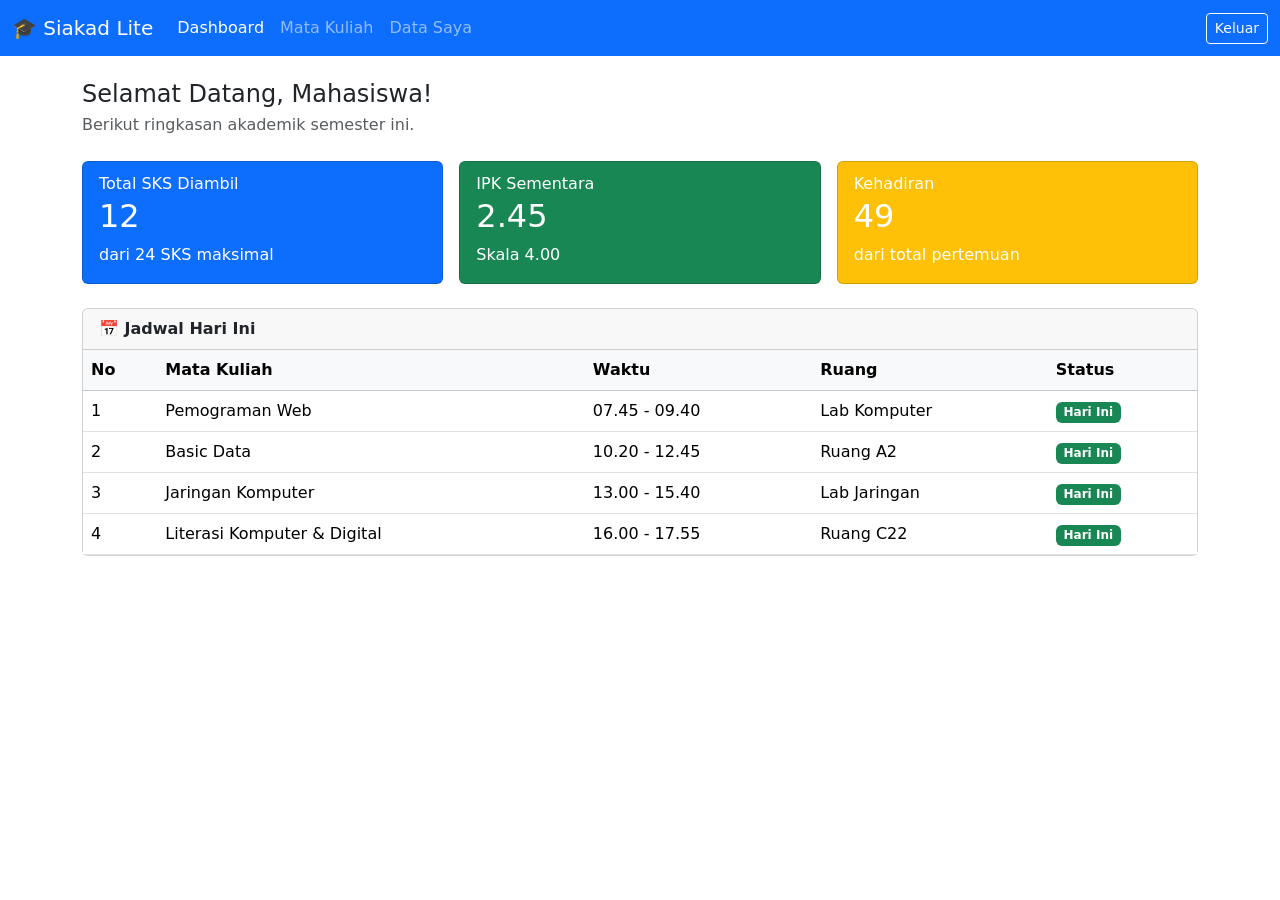
==== dashboard.html @ 2b669723 "Add files via upload" ====
<!DOCTYPE html>
<html lang="id">
<head>
  <meta charset="UTF-8">
  <meta name="viewport" content="width=device-width, initial-scale=1.0">
  <title>Dashboard - Siakad Lite</title>
  <link href="https://cdn.jsdelivr.net/npm/bootstrap@5.3.0/dist/css/bootstrap.min.css" rel="stylesheet">
  <link rel="stylesheet" href="css/style.css">
</head>

<body>

  <nav class="navbar navbar-expand-lg navbar-dark bg-primary">
    <div class="container-fluid">

      <a class="navbar-brand" href="dashboard.html">
        🎓 Siakad Lite
      </a>

      <button
        class="navbar-toggler"
        type="button"
        data-bs-toggle="collapse"
        data-bs-target="#menuNavbar">
        <span class="navbar-toggler-icon"></span>
      </button>

      <div class="collapse navbar-collapse" id="menuNavbar">
        <ul class="navbar-nav me-auto">

          <li class="nav-item">
            <a class="nav-link active" href="dashboard.html">Dashboard</a>
          </li>

          <li class="nav-item">
            <a class="nav-link" href="matakuliah.html">Mata Kuliah</a>
          </li>

          <li class="nav-item">
            <a class="nav-link" href="form-data.html">Data Saya</a>
          </li>

        </ul>

        <a href="index.html" class="btn btn-outline-light btn-sm">
          Keluar
        </a>

      </div>
    </div>
  </nav>

  <div class="container mt-4">

    <h4 class="mb-1">Selamat Datang, <span id="namaHalaman">Mahasiswa</span>!</h4>
    <p class="text-muted mb-4">Berikut ringkasan akademik semester ini.</p>

    <div class="row g-3 mb-4">

      <div class="col-md-4">
        <div class="card text-white bg-primary">
          <div class="card-body">
            <h6 class="card-subtitle mb-1">Total SKS Diambil</h6>
            <h2 class="card-title counter" id="data-target" data-target="20">0</h2>
            <p class="card-text">dari 24 SKS maksimal</p>
          </div>
        </div>
      </div>

      <div class="col-md-4">
        <div class="card text-white bg-success">
          <div class="card-body">
            <h6 class="card-subtitle mb-1">IPK Sementara</h6>
            <h2 class="card-title counter" id="data-target" data-target="3.95">0</h2>
            <p class="card-text">Skala 4.00</p>
          </div>
        </div>
      </div>

      <div class="col-md-4">
        <div class="card text-white bg-warning">
          <div class="card-body">
            <h6 class="card-subtitle mb-1">Kehadiran</h6>
            <h2 class="card-title counter" id="data-target" data-target="80">0%</h2>
            <p class="card-text">dari total pertemuan</p>
          </div>
        </div>
      </div>

    </div>

    <div class="card">
      <div class="card-header">
        <strong>📅 Jadwal Hari Ini</strong>
      </div>
      <div class="card-body p-0">

        <div class="table-responsive">

          <table class="table table-hover mb-0">

            <thead class="table-light">
              <tr>
                <th>No</th>
                <th>Mata Kuliah</th>
                <th>Waktu</th>
                <th>Ruang</th>
                <th>Status</th>
              </tr>
            </thead>

            <tbody id="isiTabel">
            </tbody>

          </table>
        </div>
      </div>
    </div>

  </div>

  <script src="https://cdn.jsdelivr.net/npm/bootstrap@5.3.0/dist/js/bootstrap.bundle.min.js"></script>
  <script src="script.js"></script>

</body>
</html>
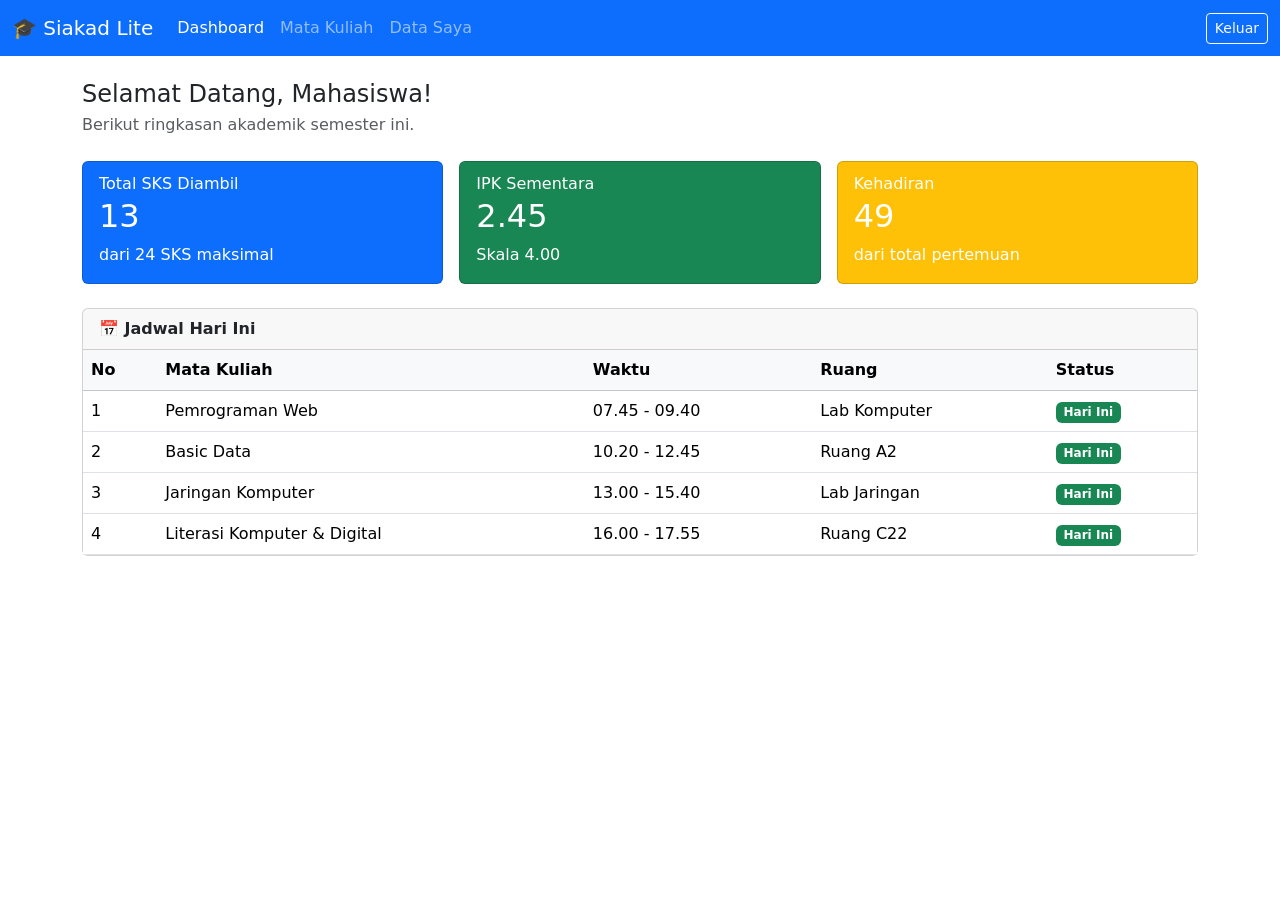
==== commit 5cdf6561: "Add files via upload" ====
--- a/dashboard.html
+++ b/dashboard.html
@@ -61,7 +61,7 @@
         <div class="card text-white bg-primary">
           <div class="card-body">
             <h6 class="card-subtitle mb-1">Total SKS Diambil</h6>
-            <h2 class="card-title counter" id="data-target" data-target="20">0</h2>
+            <h2 class="card-title counter" id="data-target" data-target="22">0</h2>
             <p class="card-text">dari 24 SKS maksimal</p>
           </div>
         </div>
